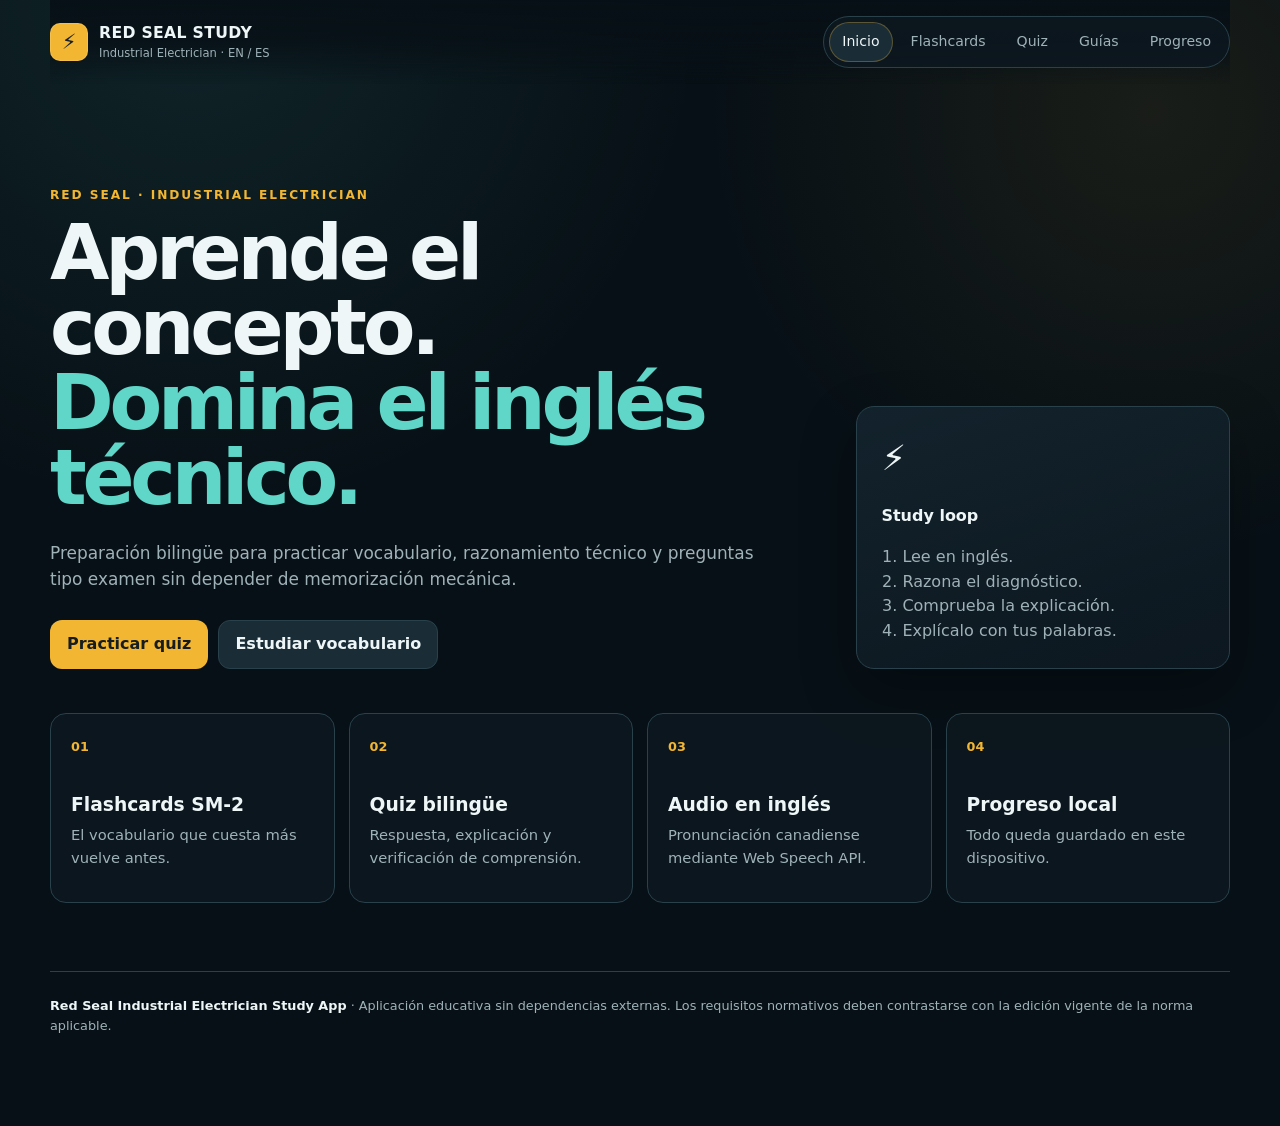
==== index.html @ b8a32000 "Upload complete Red Seal Study App" ====
<!doctype html>
<html lang="es">
<head>
  <meta charset="utf-8">
  <meta name="viewport" content="width=device-width, initial-scale=1, viewport-fit=cover">
  <meta name="theme-color" content="#071016">
  <meta name="description" content="Aplicación bilingüe de estudio para Red Seal Industrial Electrician.">
  <title>Red Seal Industrial Electrician Study App</title>
  <link rel="manifest" href="manifest.json">
  <link rel="icon" href="assets/icon.svg" type="image/svg+xml">
  <link rel="stylesheet" href="css/styles.css">
  <script defer src="js/speech.js"></script>
  <script defer src="js/progress.js"></script>
  <script defer src="js/flashcards.js"></script>
  <script defer src="js/quiz.js"></script>
  <script defer src="js/app.js"></script>
</head>
<body>
  <div class="app-shell">
    <header class="topbar">
      <div class="brand" aria-label="Red Seal Study">
        <span class="brand-mark">⚡</span>
        <span><strong>RED SEAL STUDY</strong><small>Industrial Electrician · EN / ES</small></span>
      </div>
      <nav class="tab-nav" aria-label="Navegación principal">
        <button class="tab-button active" data-tab="home">Inicio</button>
        <button class="tab-button" data-tab="flashcards">Flashcards</button>
        <button class="tab-button" data-tab="quiz">Quiz</button>
        <button class="tab-button" data-tab="guides">Guías</button>
        <button class="tab-button" data-tab="progress">Progreso</button>
      </nav>
    </header>

    <main>
      <section class="tab-panel active" id="tab-home" aria-label="Inicio"><div id="home-root"></div></section>
      <section class="tab-panel" id="tab-flashcards" aria-label="Flashcards"><div id="flashcards-root"></div></section>
      <section class="tab-panel" id="tab-quiz" aria-label="Quiz"><div id="quiz-root"></div></section>
      <section class="tab-panel" id="tab-guides" aria-label="Guías"><div id="guides-root"></div></section>
      <section class="tab-panel" id="tab-progress" aria-label="Progreso"><div id="progress-root"></div></section>
    </main>

    <footer class="footer">
      <strong>Red Seal Industrial Electrician Study App</strong> · Aplicación educativa sin dependencias externas. Los requisitos normativos deben contrastarse con la edición vigente de la norma aplicable.
    </footer>
  </div>
</body>
</html>
---- css/styles.css ----
:root {
  color-scheme: dark;
  --bg: #071016;
  --surface: #0d1820;
  --surface-2: #13232d;
  --surface-3: #1a2d37;
  --text: #eef6f7;
  --muted: #9fb2b8;
  --line: #29414b;
  --accent: #f2b632;
  --accent-2: #5fd6c8;
  --danger: #ff7373;
  --success: #68d391;
  --focus: #bdefff;
  --radius: 18px;
  --shadow: 0 22px 55px rgba(0,0,0,.27);
}

* { box-sizing: border-box; }
html { scroll-behavior: smooth; }
body {
  margin: 0;
  min-height: 100vh;
  background:
    radial-gradient(circle at 15% 0%, rgba(95,214,200,.10), transparent 32rem),
    radial-gradient(circle at 90% 10%, rgba(242,182,50,.08), transparent 28rem),
    var(--bg);
  color: var(--text);
  font-family: Inter, ui-sans-serif, system-ui, -apple-system, BlinkMacSystemFont, "Segoe UI", sans-serif;
  line-height: 1.55;
}
button, select, textarea { font: inherit; }
button { cursor: pointer; }
button:focus-visible, select:focus-visible, textarea:focus-visible { outline: 3px solid var(--focus); outline-offset: 3px; }
button:disabled { cursor: default; }
code { color: var(--accent-2); }

.app-shell { width: min(1180px, calc(100% - 28px)); margin: 0 auto; padding-bottom: 90px; }
.topbar {
  position: sticky; top: 0; z-index: 20;
  display: flex; justify-content: space-between; align-items: center;
  gap: 18px; padding: 16px 0;
  background: linear-gradient(to bottom, rgba(7,16,22,.96), rgba(7,16,22,.83), transparent);
  backdrop-filter: blur(12px);
}
.brand { display: flex; align-items: center; gap: 11px; min-width: max-content; }
.brand-mark { display: grid; place-items: center; width: 38px; height: 38px; border-radius: 10px; background: var(--accent); color: #172027; font-size: 21px; font-weight: 900; box-shadow: 0 0 0 1px rgba(255,255,255,.12) inset; }
.brand strong { display: block; font-size: .98rem; letter-spacing: .02em; }
.brand small { display: block; color: var(--muted); font-size: .72rem; }
.tab-nav { display: flex; gap: 5px; padding: 5px; border: 1px solid var(--line); border-radius: 999px; background: rgba(13,24,32,.82); overflow-x: auto; }
.tab-button { border: 0; background: transparent; color: var(--muted); border-radius: 999px; padding: 9px 13px; white-space: nowrap; font-size: .88rem; }
.tab-button:hover, .tab-button.active { background: var(--surface-3); color: var(--text); }
.tab-button.active { box-shadow: 0 0 0 1px rgba(242,182,50,.3) inset; }
.tab-panel { display: none; padding: 34px 0 0; }
.tab-panel.active { display: block; animation: fade .22s ease; }
@keyframes fade { from { opacity: 0; transform: translateY(5px); } to { opacity: 1; transform: none; } }

.hero { display: grid; grid-template-columns: 1.5fr .72fr; gap: 28px; align-items: stretch; padding: 68px 0 44px; }
.eyebrow { margin: 0 0 10px; color: var(--accent); font-size: .76rem; font-weight: 800; letter-spacing: .16em; }
h1 { margin: 0; max-width: 820px; font-size: clamp(2.45rem, 6vw, 5.2rem); line-height: .98; letter-spacing: -.055em; }
h1 span { color: var(--accent-2); }
h2 { margin: 0; font-size: clamp(1.8rem, 4vw, 3rem); letter-spacing: -.035em; }
h3 { line-height: 1.25; }
.hero-copy { max-width: 720px; margin: 24px 0 0; color: var(--muted); font-size: 1.06rem; }
.hero-actions, .inline-actions, .review-actions { display: flex; gap: 10px; flex-wrap: wrap; margin-top: 28px; }
.hero-panel { border: 1px solid var(--line); border-radius: var(--radius); background: linear-gradient(160deg, rgba(19,35,45,.95), rgba(13,24,32,.9)); padding: 24px; box-shadow: var(--shadow); align-self: end; }
.hero-panel ol { padding-left: 21px; color: var(--muted); margin-bottom: 0; }
.electric-mark { font-size: 2.2rem; margin-bottom: 18px; }

.button { border: 1px solid transparent; border-radius: 12px; padding: 11px 16px; font-weight: 750; transition: .16s ease; }
.button:hover { transform: translateY(-1px); }
.button.primary { background: var(--accent); color: #161d22; }
.button.secondary { background: var(--surface-3); color: var(--text); border-color: var(--line); }
.button.success { background: rgba(104,211,145,.13); color: #bdf5d0; border-color: rgba(104,211,145,.35); }
.button.danger { background: rgba(255,115,115,.11); color: #ffb0b0; border-color: rgba(255,115,115,.35); }
.button.ghost { background: transparent; color: var(--muted); border-color: var(--line); }
.icon-button { width: 42px; height: 42px; border: 1px solid var(--line); border-radius: 12px; color: var(--text); background: var(--surface-2); flex: 0 0 auto; }
.text-button { border: 0; background: transparent; color: var(--muted); padding: 8px 0; }
.text-button:hover { color: var(--text); }

.feature-grid { display: grid; grid-template-columns: repeat(4, 1fr); gap: 14px; }
.feature-card { min-height: 190px; border: 1px solid var(--line); border-radius: 16px; background: rgba(13,24,32,.75); padding: 20px; }
.feature-card > span { color: var(--accent); font-size: .8rem; font-weight: 800; }
.feature-card h3 { margin: 34px 0 8px; }
.feature-card p { margin: 0; color: var(--muted); font-size: .92rem; }

.section-heading { display: flex; justify-content: space-between; align-items: end; gap: 18px; margin-bottom: 24px; }
.field { display: grid; gap: 6px; color: var(--muted); font-size: .82rem; font-weight: 700; }
.field select { min-width: 180px; color: var(--text); background: var(--surface-2); border: 1px solid var(--line); border-radius: 10px; padding: 10px 12px; }
.card { border: 1px solid var(--line); border-radius: var(--radius); background: linear-gradient(180deg, rgba(19,35,45,.92), rgba(13,24,32,.92)); box-shadow: 0 18px 44px rgba(0,0,0,.16); }
.flashcard, .question-card, .results-card { padding: clamp(20px, 4vw, 38px); }
.flashcard { max-width: 850px; margin: 0 auto; }
.badge-row { display: flex; gap: 8px; flex-wrap: wrap; }
.badge { display: inline-flex; align-items: center; width: fit-content; min-height: 26px; padding: 4px 9px; border-radius: 999px; background: rgba(95,214,200,.12); color: #a5f4eb; border: 1px solid rgba(95,214,200,.26); font-size: .73rem; font-weight: 800; }
.badge.muted { background: rgba(255,255,255,.035); border-color: var(--line); color: var(--muted); }
.term-line, .question-title-row { display: flex; align-items: start; justify-content: space-between; gap: 20px; margin-top: 22px; }
.term-line h3 { margin: 0; font-size: clamp(2rem, 7vw, 3.6rem); letter-spacing: -.04em; }
.pronunciation { margin: 9px 0 0; color: var(--accent); font-family: ui-monospace, SFMono-Regular, Menlo, monospace; font-size: .88rem; }
.translation { color: var(--accent-2); font-size: 1.14rem; font-weight: 700; }
.example-box { margin-top: 28px; padding: 18px; border-radius: 14px; background: rgba(7,16,22,.54); border: 1px solid rgba(41,65,75,.72); }
.example-box p { margin: 8px 0; }
.microcopy { color: var(--muted); font-size: .78rem; margin: 18px 0 0; }

.quiz-launch-grid { display: grid; grid-template-columns: repeat(2, 1fr); gap: 16px; }
.mode-card { min-height: 220px; text-align: left; color: var(--text); border: 1px solid var(--line); border-radius: var(--radius); background: var(--surface); padding: 24px; transition: .15s ease; }
.mode-card:hover { transform: translateY(-2px); border-color: #476875; background: var(--surface-2); }
.mode-card strong { display: block; margin: 24px 0 5px; font-size: 1.4rem; }
.mode-card span:last-child { color: var(--muted); }
.mode-icon { font-size: 2rem; }
.quiz-topbar { display: grid; grid-template-columns: 100px 1fr 100px; align-items: center; gap: 18px; margin-bottom: 18px; }
.quiz-progress { display: flex; align-items: center; gap: 12px; color: var(--muted); font-size: .8rem; }
.progress-track, .bar-track { flex: 1; height: 7px; border-radius: 999px; background: var(--surface-3); overflow: hidden; }
.progress-fill, .bar-value { height: 100%; border-radius: inherit; background: linear-gradient(90deg, var(--accent), var(--accent-2)); }
.timer { justify-self: end; font-family: ui-monospace, SFMono-Regular, Menlo, monospace; color: var(--accent); font-weight: 800; }
.question-card h3 { margin: 0; max-width: 900px; font-size: clamp(1.35rem, 3vw, 2rem); }
.options { display: grid; gap: 10px; margin-top: 28px; }
.option { width: 100%; text-align: left; color: var(--text); border: 1px solid var(--line); border-radius: 13px; background: rgba(7,16,22,.45); padding: 15px 17px; }
.option:hover:not(:disabled) { border-color: #4c7180; background: var(--surface-2); }
.option.correct { border-color: rgba(104,211,145,.7); background: rgba(104,211,145,.12); }
.option.incorrect { border-color: rgba(255,115,115,.7); background: rgba(255,115,115,.1); }
.feedback { margin-top: 24px; padding: 18px; border-radius: 14px; }
.feedback.good { background: rgba(104,211,145,.08); border: 1px solid rgba(104,211,145,.24); }
.feedback.bad { background: rgba(255,115,115,.07); border: 1px solid rgba(255,115,115,.22); }
.feedback h4 { margin-top: 0; }
.feedback p { color: #d7e4e7; }
.follow-up { margin-top: 22px; padding-top: 22px; border-top: 1px solid var(--line); }
textarea { width: 100%; resize: vertical; color: var(--text); background: #081116; border: 1px solid var(--line); border-radius: 12px; padding: 12px; }
.model-answer { margin-top: 14px; padding: 14px; border-left: 3px solid var(--accent-2); background: rgba(95,214,200,.06); color: #d8eeee; }
.results-card { text-align: center; max-width: 650px; margin: 30px auto; }
.score-ring { display: grid; place-items: center; width: 130px; height: 130px; margin: 26px auto; border-radius: 50%; border: 10px solid rgba(95,214,200,.22); box-shadow: 0 0 0 2px var(--accent-2) inset; color: var(--accent-2); font-size: 2rem; font-weight: 900; }

.guide-grid { display: grid; gap: 16px; }
.guide-card { padding: 26px; }
.guide-card h3 { font-size: 1.65rem; margin-bottom: 4px; }
.bilingual-topics { display: grid; grid-template-columns: 1fr 1fr; gap: 20px; margin: 20px 0; }
.bilingual-topics > div { border: 1px solid var(--line); border-radius: 14px; padding: 16px; background: rgba(7,16,22,.33); }
.bilingual-topics h4 { margin-top: 0; color: var(--accent); }
.bilingual-topics li { margin-bottom: 8px; }

.stat-grid { display: grid; grid-template-columns: repeat(4, 1fr); gap: 13px; }
.stat-card { border: 1px solid var(--line); border-radius: 15px; background: var(--surface); padding: 19px; }
.stat-card span { display: block; color: var(--muted); font-size: .82rem; }
.stat-card strong { font-size: 2rem; letter-spacing: -.04em; }
.stat-card small { margin-left: 4px; color: var(--muted); }
.chart-card, .local-note { margin-top: 16px; padding: 22px; }
.chart-card h3 { margin-top: 0; }
.bar-row { margin: 18px 0; }
.bar-label { display: flex; justify-content: space-between; gap: 10px; margin-bottom: 7px; font-size: .87rem; }
.bar-label span { color: var(--muted); }
.empty-state { padding: 28px; color: var(--muted); text-align: center; border: 1px dashed var(--line); border-radius: 14px; }

.footer { margin-top: 68px; padding: 24px 0 0; border-top: 1px solid var(--line); color: var(--muted); font-size: .8rem; }
.footer strong { color: var(--text); }

@media (max-width: 900px) {
  .topbar { align-items: flex-start; flex-direction: column; }
  .tab-nav { width: 100%; }
  .hero { grid-template-columns: 1fr; padding-top: 38px; }
  .hero-panel { max-width: 560px; }
  .feature-grid, .stat-grid { grid-template-columns: repeat(2, 1fr); }
}

@media (max-width: 620px) {
  .app-shell { width: min(100% - 20px, 1180px); }
  .tab-button { padding: 8px 11px; font-size: .82rem; }
  .tab-panel { padding-top: 20px; }
  .hero { padding-top: 28px; }
  .hero-actions .button { flex: 1 1 100%; }
  .feature-grid, .stat-grid, .quiz-launch-grid, .bilingual-topics { grid-template-columns: 1fr; }
  .section-heading { align-items: stretch; flex-direction: column; }
  .field select { width: 100%; }
  .quiz-topbar { grid-template-columns: 70px 1fr; }
  .quiz-topbar .timer { grid-column: 2; justify-self: end; }
  .question-title-row, .term-line { gap: 10px; }
  .review-actions .button { flex: 1; }
}
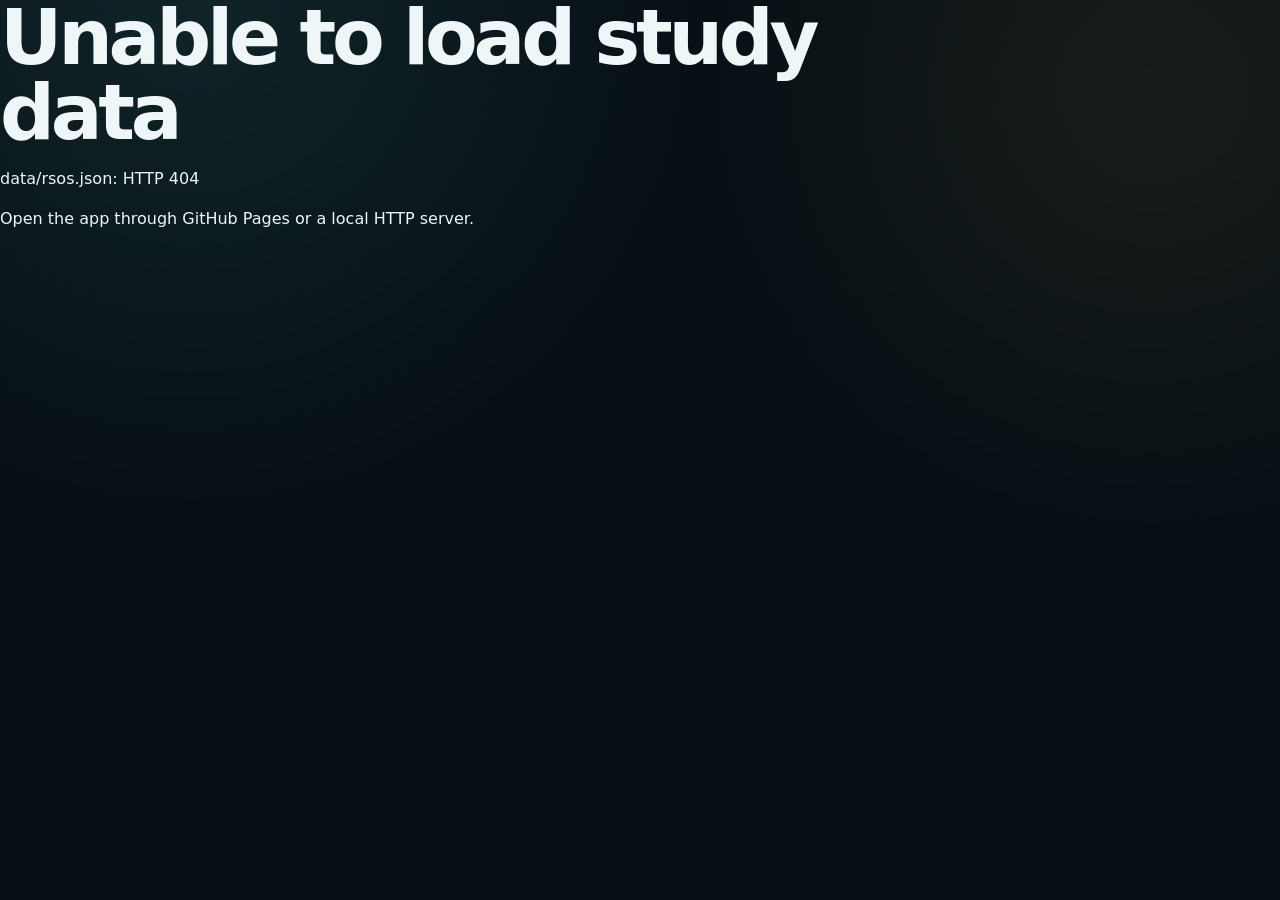
==== commit ba493584: "Load V2 Red Seal study modules" ====
--- a/index.html
+++ b/index.html
@@ -1,47 +1 @@
-<!doctype html>
-<html lang="es">
-<head>
-  <meta charset="utf-8">
-  <meta name="viewport" content="width=device-width, initial-scale=1, viewport-fit=cover">
-  <meta name="theme-color" content="#071016">
-  <meta name="description" content="Aplicación bilingüe de estudio para Red Seal Industrial Electrician.">
-  <title>Red Seal Industrial Electrician Study App</title>
-  <link rel="manifest" href="manifest.json">
-  <link rel="icon" href="assets/icon.svg" type="image/svg+xml">
-  <link rel="stylesheet" href="css/styles.css">
-  <script defer src="js/speech.js"></script>
-  <script defer src="js/progress.js"></script>
-  <script defer src="js/flashcards.js"></script>
-  <script defer src="js/quiz.js"></script>
-  <script defer src="js/app.js"></script>
-</head>
-<body>
-  <div class="app-shell">
-    <header class="topbar">
-      <div class="brand" aria-label="Red Seal Study">
-        <span class="brand-mark">⚡</span>
-        <span><strong>RED SEAL STUDY</strong><small>Industrial Electrician · EN / ES</small></span>
-      </div>
-      <nav class="tab-nav" aria-label="Navegación principal">
-        <button class="tab-button active" data-tab="home">Inicio</button>
-        <button class="tab-button" data-tab="flashcards">Flashcards</button>
-        <button class="tab-button" data-tab="quiz">Quiz</button>
-        <button class="tab-button" data-tab="guides">Guías</button>
-        <button class="tab-button" data-tab="progress">Progreso</button>
-      </nav>
-    </header>
-
-    <main>
-      <section class="tab-panel active" id="tab-home" aria-label="Inicio"><div id="home-root"></div></section>
-      <section class="tab-panel" id="tab-flashcards" aria-label="Flashcards"><div id="flashcards-root"></div></section>
-      <section class="tab-panel" id="tab-quiz" aria-label="Quiz"><div id="quiz-root"></div></section>
-      <section class="tab-panel" id="tab-guides" aria-label="Guías"><div id="guides-root"></div></section>
-      <section class="tab-panel" id="tab-progress" aria-label="Progreso"><div id="progress-root"></div></section>
-    </main>
-
-    <footer class="footer">
-      <strong>Red Seal Industrial Electrician Study App</strong> · Aplicación educativa sin dependencias externas. Los requisitos normativos deben contrastarse con la edición vigente de la norma aplicable.
-    </footer>
-  </div>
-</body>
-</html>
+<!doctype html><html lang="en"><head><meta charset="utf-8"><meta name="viewport" content="width=device-width,initial-scale=1"><meta name="theme-color" content="#071016"><title>Red Seal Industrial Electrician Study</title><link rel="manifest" href="manifest.json"><link rel="icon" href="assets/icon.svg"><link rel="stylesheet" href="css/styles.css"><script defer src="js/users.js"></script><script defer src="js/speech.js"></script><script defer src="js/progress.js"></script><script defer src="js/calendar.js"></script><script defer src="js/english.js"></script><script defer src="js/quiz-core.js"></script><script defer src="js/quiz.js"></script><script defer src="js/app.js"></script></head><body><div class="app-shell"><header class="topbar"><div class="brand"><span class="brand-mark">⚡</span><span><strong>RED SEAL STUDY</strong><small>Industrial Electrician · Canada</small></span></div><nav class="tab-nav"><button class="tab-button active" data-tab="home">Dashboard</button><button class="tab-button" data-tab="calendar">180-Day Plan</button><button class="tab-button" data-tab="english">English</button><button class="tab-button" data-tab="rsos">RSOS</button><button class="tab-button" data-tab="quiz">Quiz</button><button class="tab-button" data-tab="progress">Progress</button></nav><div class="header-actions"><label class="switch"><input type="checkbox" id="spanish-toggle" checked><span>ES help</span></label><div id="profile-controls"></div></div></header><main><section class="tab-panel active" id="tab-home"><div id="home-root"></div></section><section class="tab-panel" id="tab-calendar"><div id="calendar-root"></div></section><section class="tab-panel" id="tab-english"><div id="english-root"></div></section><section class="tab-panel" id="tab-rsos"><div id="rsos-root"></div></section><section class="tab-panel" id="tab-quiz"><div id="quiz-root"></div></section><section class="tab-panel" id="tab-progress"><div id="progress-root"></div></section></main><footer class="footer">Independent Industrial Electrician Red Seal study tool.</footer></div><div class="modal" id="profile-modal"></div></body></html>
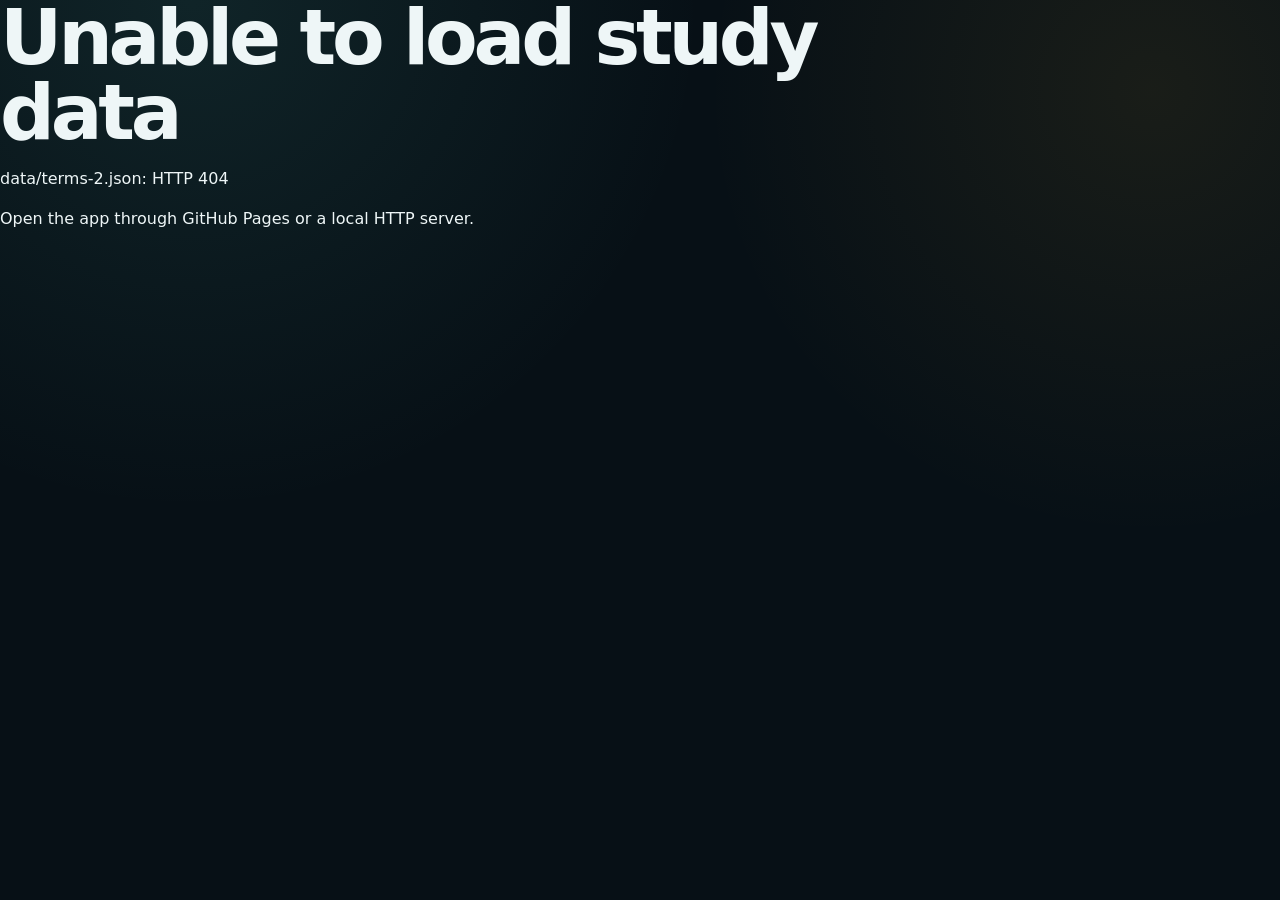
==== commit 59f8a90d: "Restore V1 index unchanged" ====
--- a/index.html
+++ b/index.html
@@ -1 +1,47 @@
-<!doctype html><html lang="en"><head><meta charset="utf-8"><meta name="viewport" content="width=device-width,initial-scale=1"><meta name="theme-color" content="#071016"><title>Red Seal Industrial Electrician Study</title><link rel="manifest" href="manifest.json"><link rel="icon" href="assets/icon.svg"><link rel="stylesheet" href="css/styles.css"><script defer src="js/users.js"></script><script defer src="js/speech.js"></script><script defer src="js/progress.js"></script><script defer src="js/calendar.js"></script><script defer src="js/english.js"></script><script defer src="js/quiz-core.js"></script><script defer src="js/quiz.js"></script><script defer src="js/app.js"></script></head><body><div class="app-shell"><header class="topbar"><div class="brand"><span class="brand-mark">⚡</span><span><strong>RED SEAL STUDY</strong><small>Industrial Electrician · Canada</small></span></div><nav class="tab-nav"><button class="tab-button active" data-tab="home">Dashboard</button><button class="tab-button" data-tab="calendar">180-Day Plan</button><button class="tab-button" data-tab="english">English</button><button class="tab-button" data-tab="rsos">RSOS</button><button class="tab-button" data-tab="quiz">Quiz</button><button class="tab-button" data-tab="progress">Progress</button></nav><div class="header-actions"><label class="switch"><input type="checkbox" id="spanish-toggle" checked><span>ES help</span></label><div id="profile-controls"></div></div></header><main><section class="tab-panel active" id="tab-home"><div id="home-root"></div></section><section class="tab-panel" id="tab-calendar"><div id="calendar-root"></div></section><section class="tab-panel" id="tab-english"><div id="english-root"></div></section><section class="tab-panel" id="tab-rsos"><div id="rsos-root"></div></section><section class="tab-panel" id="tab-quiz"><div id="quiz-root"></div></section><section class="tab-panel" id="tab-progress"><div id="progress-root"></div></section></main><footer class="footer">Independent Industrial Electrician Red Seal study tool.</footer></div><div class="modal" id="profile-modal"></div></body></html>
+<!doctype html>
+<html lang="es">
+<head>
+  <meta charset="utf-8">
+  <meta name="viewport" content="width=device-width, initial-scale=1, viewport-fit=cover">
+  <meta name="theme-color" content="#071016">
+  <meta name="description" content="Aplicación bilingüe de estudio para Red Seal Industrial Electrician.">
+  <title>Red Seal Industrial Electrician Study App</title>
+  <link rel="manifest" href="manifest.json">
+  <link rel="icon" href="assets/icon.svg" type="image/svg+xml">
+  <link rel="stylesheet" href="css/styles.css">
+  <script defer src="js/speech.js"></script>
+  <script defer src="js/progress.js"></script>
+  <script defer src="js/flashcards.js"></script>
+  <script defer src="js/quiz.js"></script>
+  <script defer src="js/app.js"></script>
+</head>
+<body>
+  <div class="app-shell">
+    <header class="topbar">
+      <div class="brand" aria-label="Red Seal Study">
+        <span class="brand-mark">⚡</span>
+        <span><strong>RED SEAL STUDY</strong><small>Industrial Electrician · EN / ES</small></span>
+      </div>
+      <nav class="tab-nav" aria-label="Navegación principal">
+        <button class="tab-button active" data-tab="home">Inicio</button>
+        <button class="tab-button" data-tab="flashcards">Flashcards</button>
+        <button class="tab-button" data-tab="quiz">Quiz</button>
+        <button class="tab-button" data-tab="guides">Guías</button>
+        <button class="tab-button" data-tab="progress">Progreso</button>
+      </nav>
+    </header>
+
+    <main>
+      <section class="tab-panel active" id="tab-home" aria-label="Inicio"><div id="home-root"></div></section>
+      <section class="tab-panel" id="tab-flashcards" aria-label="Flashcards"><div id="flashcards-root"></div></section>
+      <section class="tab-panel" id="tab-quiz" aria-label="Quiz"><div id="quiz-root"></div></section>
+      <section class="tab-panel" id="tab-guides" aria-label="Guías"><div id="guides-root"></div></section>
+      <section class="tab-panel" id="tab-progress" aria-label="Progreso"><div id="progress-root"></div></section>
+    </main>
+
+    <footer class="footer">
+      <strong>Red Seal Industrial Electrician Study App</strong> · Aplicación educativa sin dependencias externas. Los requisitos normativos deben contrastarse con la edición vigente de la norma aplicable.
+    </footer>
+  </div>
+</body>
+</html>
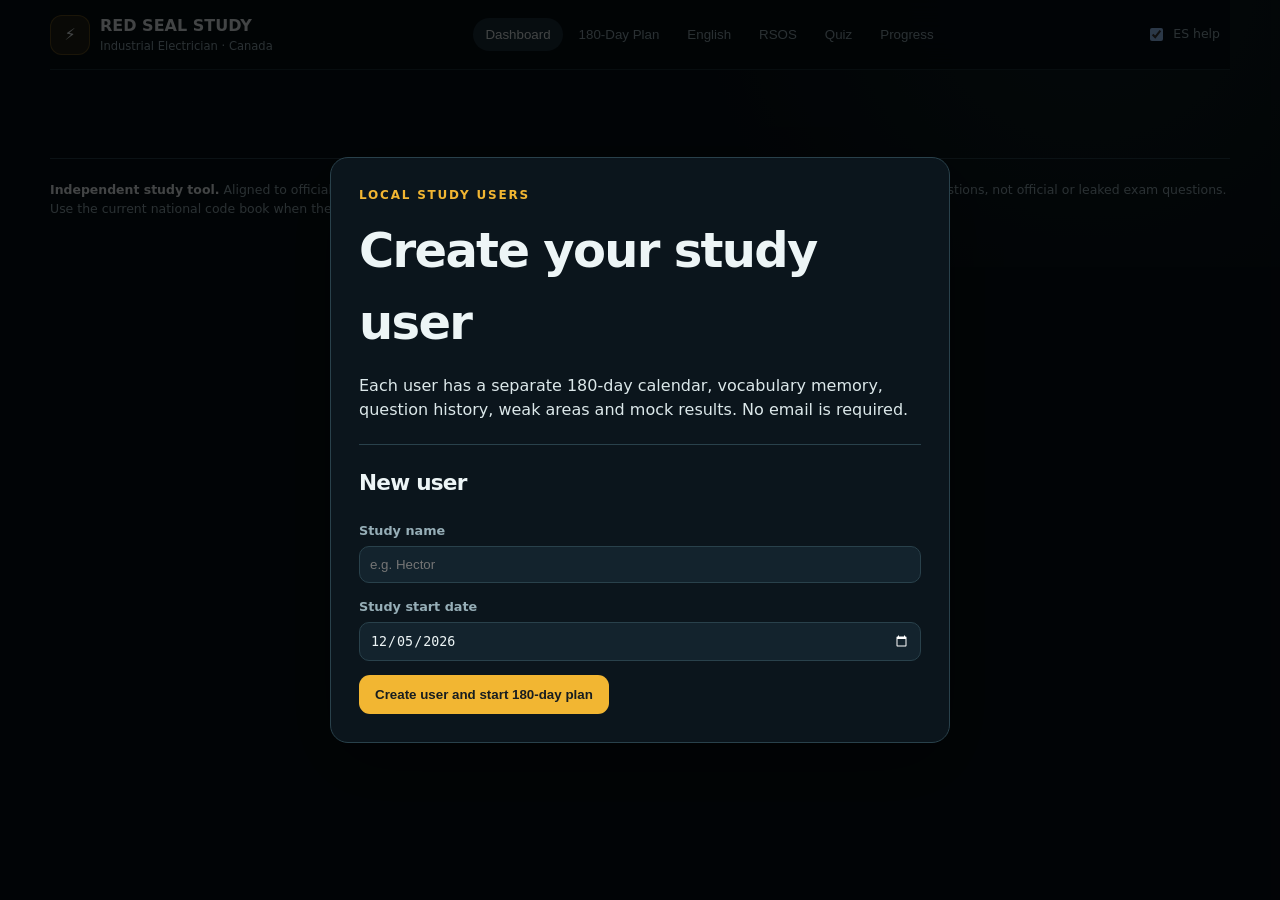
==== commit 92378418: "Complete V2 guided study engine and fix legacy routing" ====
--- a/index.html
+++ b/index.html
@@ -1,47 +1 @@
-<!doctype html>
-<html lang="es">
-<head>
-  <meta charset="utf-8">
-  <meta name="viewport" content="width=device-width, initial-scale=1, viewport-fit=cover">
-  <meta name="theme-color" content="#071016">
-  <meta name="description" content="Aplicación bilingüe de estudio para Red Seal Industrial Electrician.">
-  <title>Red Seal Industrial Electrician Study App</title>
-  <link rel="manifest" href="manifest.json">
-  <link rel="icon" href="assets/icon.svg" type="image/svg+xml">
-  <link rel="stylesheet" href="css/styles.css">
-  <script defer src="js/speech.js"></script>
-  <script defer src="js/progress.js"></script>
-  <script defer src="js/flashcards.js"></script>
-  <script defer src="js/quiz.js"></script>
-  <script defer src="js/app.js"></script>
-</head>
-<body>
-  <div class="app-shell">
-    <header class="topbar">
-      <div class="brand" aria-label="Red Seal Study">
-        <span class="brand-mark">⚡</span>
-        <span><strong>RED SEAL STUDY</strong><small>Industrial Electrician · EN / ES</small></span>
-      </div>
-      <nav class="tab-nav" aria-label="Navegación principal">
-        <button class="tab-button active" data-tab="home">Inicio</button>
-        <button class="tab-button" data-tab="flashcards">Flashcards</button>
-        <button class="tab-button" data-tab="quiz">Quiz</button>
-        <button class="tab-button" data-tab="guides">Guías</button>
-        <button class="tab-button" data-tab="progress">Progreso</button>
-      </nav>
-    </header>
-
-    <main>
-      <section class="tab-panel active" id="tab-home" aria-label="Inicio"><div id="home-root"></div></section>
-      <section class="tab-panel" id="tab-flashcards" aria-label="Flashcards"><div id="flashcards-root"></div></section>
-      <section class="tab-panel" id="tab-quiz" aria-label="Quiz"><div id="quiz-root"></div></section>
-      <section class="tab-panel" id="tab-guides" aria-label="Guías"><div id="guides-root"></div></section>
-      <section class="tab-panel" id="tab-progress" aria-label="Progreso"><div id="progress-root"></div></section>
-    </main>
-
-    <footer class="footer">
-      <strong>Red Seal Industrial Electrician Study App</strong> · Aplicación educativa sin dependencias externas. Los requisitos normativos deben contrastarse con la edición vigente de la norma aplicable.
-    </footer>
-  </div>
-</body>
-</html>
+<!doctype html><html><head><meta charset="utf-8"><meta name="viewport" content="width=device-width,initial-scale=1"><meta http-equiv="refresh" content="0; url=./v2/"><title>Red Seal Industrial Electrician Study</title><script>location.replace('./v2/');</script></head><body><p>Opening the Red Seal Industrial Electrician study app… <a href="./v2/">Continue</a></p></body></html>
